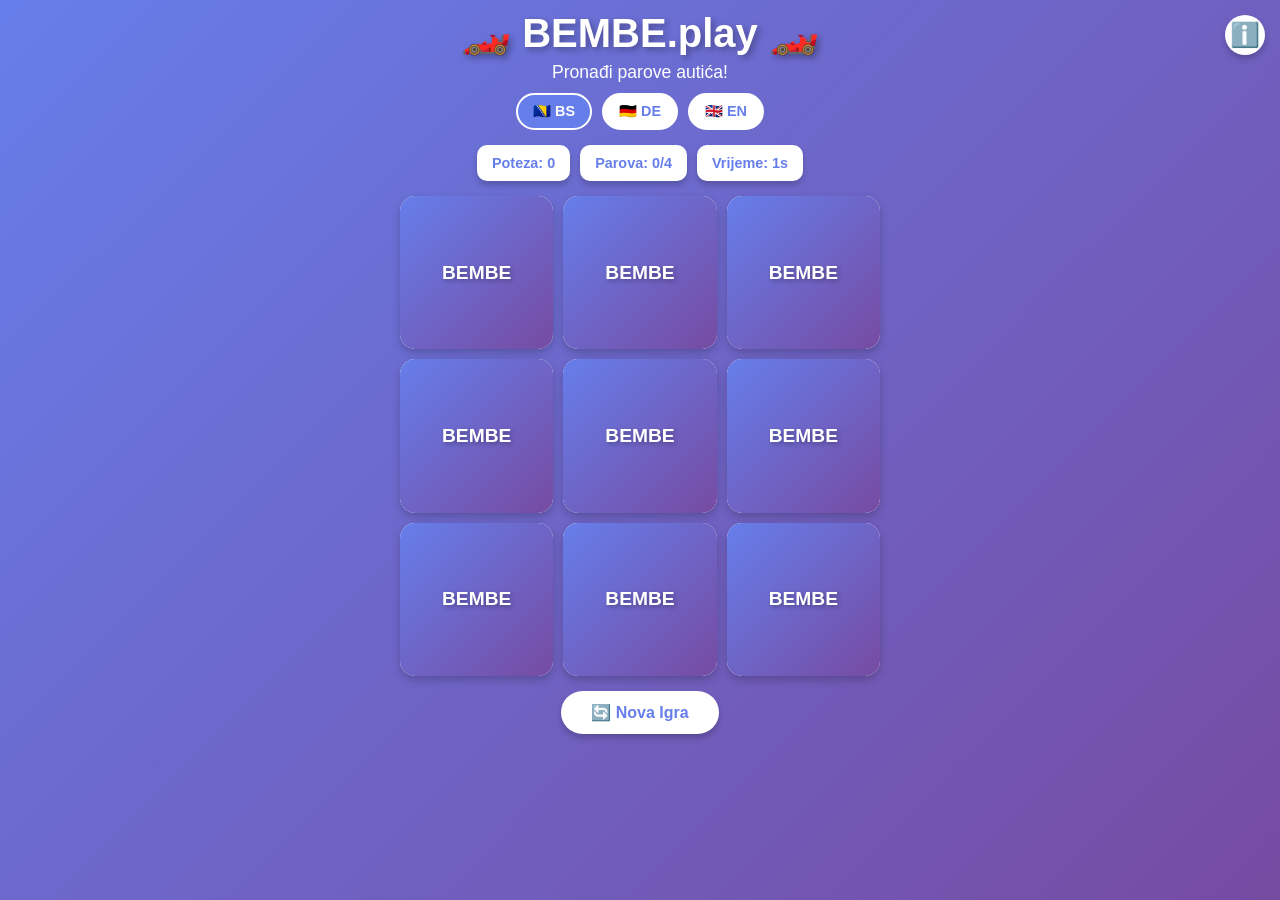
==== bembe.html @ dc3f6af5 "Added bembe.play bembe.html" ====
<!DOCTYPE html>
<html lang="bs">
<head>
    <meta charset="UTF-8">
    <meta name="viewport" content="width=device-width, initial-scale=1.0">
    <title>BEMBE.play</title>
    <style>
        * {
            margin: 0;
            padding: 0;
            box-sizing: border-box;
        }

        body {
            font-family: 'Arial', sans-serif;
            background: linear-gradient(135deg, #667eea 0%, #764ba2 100%);
            min-height: 100vh;
            display: flex;
            flex-direction: column;
            align-items: center;
            padding: 10px;
        }

        .header {
            text-align: center;
            margin-bottom: 15px;
            color: white;
        }

        .header h1 {
            font-size: 2.5em;
            text-shadow: 3px 3px 6px rgba(0,0,0,0.3);
            margin-bottom: 5px;
        }

        .header p {
            font-size: 1.1em;
            margin-bottom: 10px;
        }

        .language-switcher {
            display: flex;
            gap: 10px;
            justify-content: center;
            margin-top: 10px;
        }

        .lang-btn {
            background: white;
            color: #667eea;
            border: 2px solid white;
            padding: 8px 15px;
            border-radius: 20px;
            cursor: pointer;
            font-weight: bold;
            font-size: 0.9em;
            transition: all 0.3s;
        }

        .lang-btn:hover {
            transform: scale(1.05);
        }

        .lang-btn.active {
            background: #667eea;
            color: white;
        }

        .stats {
            display: flex;
            gap: 10px;
            justify-content: center;
            margin-bottom: 15px;
            flex-wrap: wrap;
            width: 100%;
            padding: 0 10px;
        }

        .stat {
            background: white;
            padding: 10px 15px;
            border-radius: 10px;
            box-shadow: 0 4px 6px rgba(0,0,0,0.2);
            font-size: 0.9em;
            font-weight: bold;
            color: #667eea;
        }

        .game-board {
            display: grid;
            grid-template-columns: repeat(3, 1fr);
            gap: 10px;
            width: 100%;
            max-width: 500px;
            margin: 0 auto;
            padding: 0 10px;
        }

        .card {
            aspect-ratio: 1;
            background: white;
            border-radius: 15px;
            cursor: pointer;
            position: relative;
            transform-style: preserve-3d;
            transition: transform 0.6s;
            box-shadow: 0 4px 8px rgba(0,0,0,0.2);
        }

        .card:hover {
            transform: scale(1.05);
        }

        .card.flipped {
            transform: rotateY(180deg);
        }

        .card.matched {
            opacity: 1;
            cursor: default;
        }

        .card.matched:hover {
            transform: none;
        }

        .card-front, .card-back {
            position: absolute;
            width: 100%;
            height: 100%;
            backface-visibility: hidden;
            display: flex;
            align-items: center;
            justify-content: center;
            border-radius: 15px;
        }

        .card-front {
            background: linear-gradient(135deg, #667eea 0%, #764ba2 100%);
            font-size: 1.2em;
            font-weight: bold;
            color: white;
            text-shadow: 2px 2px 4px rgba(0,0,0,0.3);
            display: flex;
            align-items: center;
            justify-content: center;
            flex-direction: column;
        }

        .card-back {
            background: white;
            transform: rotateY(180deg);
            padding: 15px;
            display: flex;
            align-items: center;
            justify-content: center;
        }

        .card-back svg {
            width: 100%;
            height: 100%;
        }

        .controls {
            margin-top: 15px;
            text-align: center;
        }

        .btn {
            background: white;
            color: #667eea;
            border: none;
            padding: 12px 30px;
            font-size: 1em;
            border-radius: 25px;
            cursor: pointer;
            font-weight: bold;
            box-shadow: 0 4px 6px rgba(0,0,0,0.2);
            transition: all 0.3s;
        }

        .btn:hover {
            transform: translateY(-2px);
            box-shadow: 0 6px 12px rgba(0,0,0,0.3);
        }

        .btn:active {
            transform: translateY(0);
        }

        .win-message {
            position: fixed;
            top: 50%;
            left: 50%;
            transform: translate(-50%, -50%) scale(0);
            background: white;
            padding: 40px;
            border-radius: 20px;
            box-shadow: 0 10px 30px rgba(0,0,0,0.3);
            text-align: center;
            z-index: 1000;
            transition: transform 0.3s;
        }

        .win-message.show {
            transform: translate(-50%, -50%) scale(1);
        }

        .win-message h2 {
            color: #667eea;
            font-size: 2.5em;
            margin-bottom: 20px;
        }

        .win-message p {
            font-size: 1.3em;
            margin-bottom: 10px;
            color: #333;
        }

        .info-btn {
            position: absolute;
            top: 15px;
            right: 15px;
            width: 40px;
            height: 40px;
            background: white;
            color: #667eea;
            border: none;
            border-radius: 50%;
            font-size: 1.5em;
            cursor: pointer;
            display: flex;
            align-items: center;
            justify-content: center;
            box-shadow: 0 4px 6px rgba(0,0,0,0.2);
            transition: all 0.3s;
            font-weight: bold;
        }

        .info-btn:hover {
            transform: scale(1.1);
            box-shadow: 0 6px 12px rgba(0,0,0,0.3);
        }

        .info-popup {
            position: fixed;
            top: 0;
            left: 0;
            width: 100%;
            height: 100%;
            background: rgba(0,0,0,0.5);
            display: flex;
            align-items: center;
            justify-content: center;
            z-index: 999;
            opacity: 0;
            visibility: hidden;
            transition: all 0.3s;
        }

        .info-popup.show {
            opacity: 1;
            visibility: visible;
        }

        .info-popup-content {
            background: white;
            padding: 40px;
            border-radius: 20px;
            max-width: 500px;
            width: 90%;
            box-shadow: 0 10px 30px rgba(0,0,0,0.3);
            text-align: center;
            animation: slideIn 0.3s ease-out;
        }

        @keyframes slideIn {
            from {
                transform: translateY(-50px);
                opacity: 0;
            }
            to {
                transform: translateY(0);
                opacity: 1;
            }
        }

        .info-popup-content h2 {
            color: #667eea;
            font-size: 1.8em;
            margin-bottom: 15px;
        }

        .info-popup-content p {
            color: #333;
            font-size: 1em;
            line-height: 1.6;
            margin-bottom: 15px;
        }

        .close-info {
            background: #667eea;
            color: white;
            border: none;
            padding: 10px 25px;
            border-radius: 20px;
            cursor: pointer;
            font-weight: bold;
            font-size: 0.9em;
            transition: all 0.3s;
        }

        .close-info:hover {
            background: #764ba2;
            transform: translateY(-2px);
        }

        @media (max-width: 768px) {
            .header h1 {
                font-size: 2em;
            }

            .header p {
                font-size: 1em;
            }
            
            .game-board {
                gap: 8px;
                max-width: 95vw;
                padding: 0 5px;
            }

            .game-board.size-4x4 {
                max-width: 95vw;
            }

            .game-board.size-5x5 {
                max-width: 95vw;
            }
            
            .card-front {
                font-size: 1em;
            }

            .card-back {
                padding: 12px;
            }

            .stat {
                font-size: 0.8em;
                padding: 8px 12px;
            }
        }

        @media (max-width: 480px) {
            .header h1 {
                font-size: 1.5em;
            }

            .card-front {
                font-size: 0.8em;
            }

            .card-back {
                padding: 10px;
            }

            .game-board {
                gap: 5px;
            }
        }
    </style>
</head>
<body>
    <div class="header">
        <button class="info-btn" onclick="openInfoPopup()" title="O igri">ℹ️</button>
        <h1>🏎️ <span id="gameTitle">BemBemeMo</span> 🏎️</h1>
        <p id="gameSubtitle">Pronađi parove autića!</p>
        <div class="language-switcher">
            <button class="lang-btn active" onclick="changeLanguage('bs')">🇧🇦 BS</button>
            <button class="lang-btn" onclick="changeLanguage('de')">🇩🇪 DE</button>
            <button class="lang-btn" onclick="changeLanguage('en')">🇬🇧 EN</button>
        </div>
    </div>

    <div class="info-popup" id="infoPopup">
        <div class="info-popup-content">
            <h2 id="infoTitle">O igri</h2>
            <p id="infoText">Tekst priče...</p>
            <button class="close-info" onclick="closeInfoPopup()" id="closeBtn">Zatvori</button>
        </div>
    </div>

    <div class="stats">
        <div class="stat"><span id="labelMoves">Poteza</span>: <span id="moves">0</span></div>
        <div class="stat"><span id="labelPairs">Parova</span>: <span id="pairs">0</span>/<span id="totalPairs">4</span></div>
        <div class="stat"><span id="labelTime">Vrijeme</span>: <span id="time">0</span>s</div>
    </div>

    <div class="game-board" id="gameBoard"></div>

    <div class="controls">
        <button class="btn" onclick="resetGame()">🔄 <span id="labelNewGame">Nova Igra</span></button>
    </div>

    <div class="win-message" id="winMessage">
        <h2 id="winTitle">🎉 Bravo! 🎉</h2>
        <p id="winText">Pronašao si sve parove!</p>
        <p><span id="labelFinalMoves">Poteza</span>: <span id="finalMoves"></span></p>
        <p><span id="labelFinalTime">Vrijeme</span>: <span id="finalTime"></span>s</p>
        <button class="btn" onclick="resetGame()" style="margin-top: 20px;"><span id="labelPlayAgain">Igraj Opet</span></button>
    </div>

    <script>
        // SVG ikone autića - poboljšane i jasnije za djecu
        const carImages = [
            // Auto 1 - Crveni sedan
            `<svg viewBox="0 0 100 60" xmlns="http://www.w3.org/2000/svg"><defs><filter id="shadow1" x="-50%" y="-50%" width="200%" height="200%"><feDropShadow dx="0" dy="2" stdDeviation="2" flood-opacity="0.3"/></filter></defs><rect x="12" y="28" width="56" height="18" fill="#e74c3c" rx="6" filter="url(#shadow1)"/><rect x="22" y="18" width="28" height="14" fill="#c0392b" rx="4"/><circle cx="24" cy="46" r="7" fill="#2c3e50"/><circle cx="24" cy="46" r="4" fill="#ecf0f1"/><circle cx="56" cy="46" r="7" fill="#2c3e50"/><circle cx="56" cy="46" r="4" fill="#ecf0f1"/><rect x="24" y="20" width="7" height="10" fill="#5dade2" rx="1"/><rect x="45" y="20" width="7" height="10" fill="#5dade2" rx="1"/><line x1="12" y1="36" x2="68" y2="36" stroke="#fff" stroke-width="1" opacity="0.5"/></svg>`,
            
            // Auto 2 - Plavi SUV
            `<svg viewBox="0 0 100 60" xmlns="http://www.w3.org/2000/svg"><defs><filter id="shadow2" x="-50%" y="-50%" width="200%" height="200%"><feDropShadow dx="0" dy="2" stdDeviation="2" flood-opacity="0.3"/></filter></defs><rect x="10" y="26" width="62" height="20" fill="#3498db" rx="6" filter="url(#shadow2)"/><rect x="18" y="14" width="32" height="16" fill="#2980b9" rx="4"/><circle cx="22" cy="47" r="8" fill="#2c3e50"/><circle cx="22" cy="47" r="4" fill="#ecf0f1"/><circle cx="58" cy="47" r="8" fill="#2c3e50"/><circle cx="58" cy="47" r="4" fill="#ecf0f1"/><rect x="20" y="16" width="8" height="12" fill="#5dade2" rx="1"/><rect x="40" y="16" width="8" height="12" fill="#5dade2" rx="1"/><polygon points="42,26 50,26 48,32 44,32" fill="#f39c12" opacity="0.8"/></svg>`,
            
            // Auto 3 - Zeleni kamionet
            `<svg viewBox="0 0 100 60" xmlns="http://www.w3.org/2000/svg"><defs><filter id="shadow3" x="-50%" y="-50%" width="200%" height="200%"><feDropShadow dx="0" dy="2" stdDeviation="2" flood-opacity="0.3"/></filter></defs><rect x="10" y="28" width="60" height="18" fill="#27ae60" rx="5" filter="url(#shadow3)"/><rect x="56" y="16" width="18" height="18" fill="#229954" rx="3"/><circle cx="22" cy="47" r="7" fill="#2c3e50"/><circle cx="22" cy="47" r="4" fill="#ecf0f1"/><circle cx="58" cy="47" r="7" fill="#2c3e50"/><circle cx="58" cy="47" r="4" fill="#ecf0f1"/><rect x="60" y="19" width="10" height="12" fill="#5dade2" rx="1"/><line x1="56" y1="34" x2="70" y2="34" stroke="#fff" stroke-width="1.5" opacity="0.6"/></svg>`,
            
            // Auto 4 - Žuti taksi
            `<svg viewBox="0 0 100 60" xmlns="http://www.w3.org/2000/svg"><defs><filter id="shadow4" x="-50%" y="-50%" width="200%" height="200%"><feDropShadow dx="0" dy="2" stdDeviation="2" flood-opacity="0.3"/></filter></defs><rect x="12" y="28" width="56" height="18" fill="#f39c12" rx="6" filter="url(#shadow4)"/><rect x="22" y="18" width="28" height="14" fill="#e67e22" rx="4"/><rect x="32" y="12" width="12" height="6" fill="#f1c40f" rx="2"/><circle cx="24" cy="46" r="7" fill="#2c3e50"/><circle cx="24" cy="46" r="4" fill="#ecf0f1"/><circle cx="56" cy="46" r="7" fill="#2c3e50"/><circle cx="56" cy="46" r="4" fill="#ecf0f1"/><rect x="24" y="20" width="7" height="10" fill="#5dade2" rx="1"/><rect x="45" y="20" width="7" height="10" fill="#5dade2" rx="1"/><text x="40" y="35" font-size="8" fill="#fff" font-weight="bold" text-anchor="middle">TAXI</text></svg>`,
            
            // Auto 5 - Ljubičasti sportski
            `<svg viewBox="0 0 100 60" xmlns="http://www.w3.org/2000/svg"><defs><filter id="shadow5" x="-50%" y="-50%" width="200%" height="200%"><feDropShadow dx="0" dy="2" stdDeviation="2" flood-opacity="0.3"/></filter></defs><path d="M 15 32 L 22 18 L 58 18 L 70 32 L 70 46 L 15 46 Z" fill="#9b59b6" filter="url(#shadow5)"/><rect x="24" y="20" width="10" height="12" fill="#5dade2" rx="1"/><rect x="48" y="20" width="16" height="12" fill="#5dade2" rx="1"/><circle cx="26" cy="47" r="7" fill="#2c3e50"/><circle cx="26" cy="47" r="4" fill="#ecf0f1"/><circle cx="59" cy="47" r="7" fill="#2c3e50"/><circle cx="59" cy="47" r="4" fill="#ecf0f1"/><line x1="15" y1="40" x2="70" y2="40" stroke="#fff" stroke-width="1" opacity="0.4"/></svg>`,
            
            // Auto 6 - Policijski auto
            `<svg viewBox="0 0 100 60" xmlns="http://www.w3.org/2000/svg"><defs><filter id="shadow6" x="-50%" y="-50%" width="200%" height="200%"><feDropShadow dx="0" dy="2" stdDeviation="2" flood-opacity="0.3"/></filter></defs><rect x="12" y="28" width="56" height="18" fill="#2c3e50" rx="6" filter="url(#shadow6)"/><rect x="22" y="18" width="28" height="14" fill="#34495e" rx="4"/><rect x="32" y="12" width="12" height="6" fill="#e74c3c" rx="1"/><circle cx="24" cy="46" r="7" fill="#2c3e50"/><circle cx="24" cy="46" r="4" fill="#ecf0f1"/><circle cx="56" cy="46" r="7" fill="#2c3e50"/><circle cx="56" cy="46" r="4" fill="#ecf0f1"/><rect x="24" y="20" width="7" height="10" fill="#5dade2" rx="1"/><rect x="45" y="20" width="7" height="10" fill="#5dade2" rx="1"/><text x="40" y="35" font-size="7" fill="#e74c3c" font-weight="bold" text-anchor="middle">🚓</text></svg>`,
            
            // Auto 7 - Narandžasti auto
            `<svg viewBox="0 0 100 60" xmlns="http://www.w3.org/2000/svg"><defs><filter id="shadow7" x="-50%" y="-50%" width="200%" height="200%"><feDropShadow dx="0" dy="2" stdDeviation="2" flood-opacity="0.3"/></filter></defs><rect x="12" y="28" width="56" height="18" fill="#e67e22" rx="6" filter="url(#shadow7)"/><rect x="22" y="18" width="28" height="14" fill="#d35400" rx="4"/><circle cx="24" cy="46" r="7" fill="#2c3e50"/><circle cx="24" cy="46" r="4" fill="#ecf0f1"/><circle cx="56" cy="46" r="7" fill="#2c3e50"/><circle cx="56" cy="46" r="4" fill="#ecf0f1"/><rect x="24" y="20" width="7" height="10" fill="#5dade2" rx="1"/><rect x="45" y="20" width="7" height="10" fill="#5dade2" rx="1"/><polygon points="60,30 68,30 66,36 62,36" fill="#f39c12" opacity="0.9"/></svg>`,
            
            // Auto 8 - Ružičasti auto
            `<svg viewBox="0 0 100 60" xmlns="http://www.w3.org/2000/svg"><defs><filter id="shadow8" x="-50%" y="-50%" width="200%" height="200%"><feDropShadow dx="0" dy="2" stdDeviation="2" flood-opacity="0.3"/></filter></defs><rect x="12" y="28" width="56" height="18" fill="#e91e63" rx="6" filter="url(#shadow8)"/><rect x="22" y="18" width="28" height="14" fill="#c2185b" rx="4"/><circle cx="24" cy="46" r="7" fill="#2c3e50"/><circle cx="24" cy="46" r="4" fill="#ecf0f1"/><circle cx="56" cy="46" r="7" fill="#2c3e50"/><circle cx="56" cy="46" r="4" fill="#ecf0f1"/><rect x="24" y="20" width="7" height="10" fill="#5dade2" rx="1"/><rect x="45" y="20" width="7" height="10" fill="#5dade2" rx="1"/><circle cx="40" cy="24" r="1.5" fill="#fff" opacity="0.7"/></svg>`,
            
            // Auto 9 - Vatrogasno vozilo
            `<svg viewBox="0 0 100 60" xmlns="http://www.w3.org/2000/svg"><defs><filter id="shadow9" x="-50%" y="-50%" width="200%" height="200%"><feDropShadow dx="0" dy="2" stdDeviation="2" flood-opacity="0.3"/></filter></defs><rect x="10" y="26" width="62" height="20" fill="#c0392b" rx="5" filter="url(#shadow9)"/><rect x="52" y="14" width="20" height="16" fill="#e74c3c" rx="3"/><circle cx="20" cy="47" r="8" fill="#2c3e50"/><circle cx="20" cy="47" r="4" fill="#ecf0f1"/><circle cx="62" cy="47" r="8" fill="#2c3e50"/><circle cx="62" cy="47" r="4" fill="#ecf0f1"/><rect x="54" y="17" width="8" height="12" fill="#5dade2" rx="1"/><circle cx="18" cy="32" r="3" fill="#f39c12"/><circle cx="28" cy="32" r="3" fill="#f39c12"/><text x="40" y="38" font-size="8" fill="#fff" font-weight="bold" text-anchor="middle">🚒</text></svg>`,
            
            // Auto 10 - Tirkizni mini
            `<svg viewBox="0 0 100 60" xmlns="http://www.w3.org/2000/svg"><defs><filter id="shadow10" x="-50%" y="-50%" width="200%" height="200%"><feDropShadow dx="0" dy="2" stdDeviation="2" flood-opacity="0.3"/></filter></defs><rect x="16" y="28" width="48" height="16" fill="#16a085" rx="6" filter="url(#shadow10)"/><rect x="24" y="20" width="24" height="12" fill="#1abc9c" rx="3"/><circle cx="26" cy="46" r="6" fill="#2c3e50"/><circle cx="26" cy="46" r="3" fill="#ecf0f1"/><circle cx="54" cy="46" r="6" fill="#2c3e50"/><circle cx="54" cy="46" r="3" fill="#ecf0f1"/><rect x="26" y="22" width="6" height="8" fill="#5dade2" rx="1"/><rect x="40" y="22" width="6" height="8" fill="#5dade2" rx="1"/></svg>`,
            
            // Auto 11 - Braon kamion
            `<svg viewBox="0 0 100 60" xmlns="http://www.w3.org/2000/svg"><defs><filter id="shadow11" x="-50%" y="-50%" width="200%" height="200%"><feDropShadow dx="0" dy="2" stdDeviation="2" flood-opacity="0.3"/></filter></defs><rect x="10" y="22" width="64" height="22" fill="#795548" rx="5" filter="url(#shadow11)"/><rect x="12" y="16" width="28" height="12" fill="#5d4037" rx="2"/><circle cx="20" cy="46" r="8" fill="#2c3e50"/><circle cx="20" cy="46" r="4" fill="#ecf0f1"/><circle cx="62" cy="46" r="8" fill="#2c3e50"/><circle cx="62" cy="46" r="4" fill="#ecf0f1"/><rect x="14" y="18" width="10" height="9" fill="#5dade2" rx="1"/><rect x="28" y="18" width="10" height="9" fill="#5dade2" rx="1"/></svg>`,
            
            // Auto 12 - Srebrni luksuzni
            `<svg viewBox="0 0 100 60" xmlns="http://www.w3.org/2000/svg"><defs><filter id="shadow12" x="-50%" y="-50%" width="200%" height="200%"><feDropShadow dx="0" dy="2" stdDeviation="2" flood-opacity="0.3"/></filter></defs><rect x="12" y="26" width="62" height="20" fill="#bdc3c7" rx="6" filter="url(#shadow12)"/><rect x="20" y="16" width="32" height="14" fill="#95a5a6" rx="3"/><circle cx="24" cy="47" r="8" fill="#2c3e50"/><circle cx="24" cy="47" r="4" fill="#ecf0f1"/><circle cx="60" cy="47" r="8" fill="#2c3e50"/><circle cx="60" cy="47" r="4" fill="#ecf0f1"/><rect x="22" y="18" width="8" height="11" fill="#5dade2" rx="1"/><rect x="40" y="18" width="8" height="11" fill="#5dade2" rx="1"/><line x1="12" y1="36" x2="74" y2="36" stroke="#fff" stroke-width="1.5" opacity="0.4"/></svg>`
        ];
        
        let cards = [];
        let flippedCards = [];
        let matchedPairs = 0;
        let moves = 0;
        let timeElapsed = 0;
        let timerInterval;
        let canFlip = true;
        let currentLanguage = localStorage.getItem('bembememo_lang') || 'bs';
        
        // Zvučni efekti - optimizirani za djecu
        const sounds = {
            flip: new Audio('[data-uri]'),
            match: new Audio('[data-uri]'),
            win: new Audio('[data-uri]'),
            vroom: new Audio('[data-uri]')
        };

        const translations = {
            bs: {
                title: 'BEMBE.play',
                subtitle: 'Pronađi parove autića!',
                moves: 'Poteza',
                pairs: 'Parova',
                time: 'Vrijeme',
                newGame: 'Nova Igra',
                playAgain: 'Igraj Opet',
                winTitle: '🎉 Bravo! 🎉',
                winText: 'Pronašao si sve parove!',
                cardText: 'BEMBE',
                infoTitle: '🎮 O BEMBE.play',
                infoText: 'Zdravo! 👋 Ova igra je napravljena sa mnogo ljubavi za moga sina Svena. 💙 Sven obožava autićе - "bembe" kako on kaže - pa sam odlučio kreirati ovu zabavnu memorijsku igru baš za njega. Cilj je pronađi sve parove autića kroz igru. Svaki match donosi zadovoljstvo i zabavu! 🏎️  Zabavite se!',
                closeBtn: 'Zatvori'
            },
            de: {
                title: 'BEMBE.play',
                subtitle: 'Finde die Auto-Paare!',
                moves: 'Züge',
                pairs: 'Paare',
                time: 'Zeit',
                newGame: 'Neues Spiel',
                playAgain: 'Nochmal',
                winTitle: '🎉 Bravo! 🎉',
                winText: 'Du hast alle Paare gefunden!',
                cardText: 'BEMBE',
                infoTitle: '🎮 Über BEMBE.play',
                infoText: 'Hallo! 👋 Dieses Spiel wurde mit viel Liebe für meinen Sohn Sven gemacht. 💙 Sven liebt Autos - "Bembe" wie er sagt - daher habe ich beschlossen, dieses unterhaltsame Memory-Spiel speziell für ihn zu erstellen. Das Ziel ist, alle Autopaare im Spiel zu finden. Jeder Match bringt Freude und Spaß! 🏎️  Viel Spaß!',
                closeBtn: 'Schließen'
            },
            en: {
                title: 'BEMBE.play',
                subtitle: 'Find the car pairs!',
                moves: 'Moves',
                pairs: 'Pairs',
                time: 'Time',
                newGame: 'New Game',
                playAgain: 'Play Again',
                winTitle: '🎉 Great! 🎉',
                winText: 'You found all pairs!',
                cardText: 'BEMBE',
                infoTitle: '🎮 About BEMBE.play',
                infoText: 'Hello! 👋 This game was created with lots of love for my son Sven. 💙 Sven loves cars - "bembe" as he calls them - so I decided to create this fun memory game just for him. The goal is to find all the car pairs in the game. Each match brings joy and fun! 🏎️  Have fun!',
                closeBtn: 'Close'
            }
        };

        function playSound(soundName) {
            try {
                sounds[soundName].currentTime = 0;
                sounds[soundName].play().catch(e => console.log('Sound play failed:', e));
            } catch (e) {
                console.log('Sound error:', e);
            }
        }

        function openInfoPopup() {
            const infoPopup = document.getElementById('infoPopup');
            const t = translations[currentLanguage];
            document.getElementById('infoTitle').textContent = t.infoTitle;
            document.getElementById('infoText').textContent = t.infoText;
            document.getElementById('closeBtn').textContent = t.closeBtn;
            infoPopup.classList.add('show');
        }

        function closeInfoPopup() {
            const infoPopup = document.getElementById('infoPopup');
            infoPopup.classList.remove('show');
        }

        // Zatvori popup kada se klikne van njega
        document.addEventListener('DOMContentLoaded', function() {
            document.getElementById('infoPopup').addEventListener('click', function(e) {
                if (e.target === this) {
                    closeInfoPopup();
                }
            });
        });

        function changeLanguage(lang) {
            currentLanguage = lang;
            localStorage.setItem('bembememo_lang', lang);
            
            document.querySelectorAll('.lang-btn').forEach(btn => {
                btn.classList.remove('active');
            });
            event.target.classList.add('active');
            
            updateLanguage();
        }

        function updateLanguage() {
            const t = translations[currentLanguage];
            
            document.getElementById('gameTitle').textContent = t.title;
            document.getElementById('gameSubtitle').textContent = t.subtitle;
            document.getElementById('labelMoves').textContent = t.moves;
            document.getElementById('labelPairs').textContent = t.pairs;
            document.getElementById('labelTime').textContent = t.time;
            document.getElementById('labelNewGame').textContent = t.newGame;
            document.getElementById('labelPlayAgain').textContent = t.playAgain;
            document.getElementById('labelFinalMoves').textContent = t.moves;
            document.getElementById('labelFinalTime').textContent = t.time;
            document.getElementById('infoTitle').textContent = t.infoTitle;
            document.getElementById('infoText').textContent = t.infoText;
            document.getElementById('closeBtn').textContent = t.closeBtn;
            
            document.querySelectorAll('.card-front').forEach(front => {
                front.textContent = t.cardText;
            });
        }

        function initGame() {
            const gameBoard = document.getElementById('gameBoard');
            gameBoard.innerHTML = '';
            
            // Uvijek 3x3 tabla
            const totalCards = 9;
            const neededPairs = 4;
            
            document.getElementById('totalPairs').textContent = neededPairs;
            
            // Kreiraj 4 para + 1 solo kartica = 9 kartica
            const selectedCars = [];
            const selectedIndices = [];
            
            for (let i = 0; i < neededPairs; i++) {
                selectedCars.push(carImages[i]);
                selectedCars.push(carImages[i]);
                selectedIndices.push(i);
                selectedIndices.push(i);
            }
            
            // Dodaj jednu solo karticu
            selectedCars.push(carImages[neededPairs]);
            selectedIndices.push(neededPairs);
            
            // Pomješaj
            const shuffled = selectedCars.map((car, i) => ({ car, index: selectedIndices[i] }))
                .sort(() => Math.random() - 0.5);
            
            cards = shuffled;
            
            // Kreiraj kartice
            const t = translations[currentLanguage];
            cards.forEach((cardData, index) => {
                const card = document.createElement('div');
                card.className = 'card';
                card.dataset.index = index;
                card.dataset.car = cardData.index;
                
                card.innerHTML = `
                    <div class="card-front">${t.cardText}</div>
                    <div class="card-back">${cardData.car}</div>
                `;
                
                card.addEventListener('click', () => flipCard(card));
                gameBoard.appendChild(card);
            });
            
            // Resetuj statistike
            matchedPairs = 0;
            moves = 0;
            timeElapsed = 0;
            flippedCards = [];
            canFlip = true;
            
            document.getElementById('moves').textContent = '0';
            document.getElementById('pairs').textContent = '0';
            document.getElementById('time').textContent = '0';
            document.getElementById('winMessage').classList.remove('show');
            
            // Pokreni tajmer
            clearInterval(timerInterval);
            timerInterval = setInterval(() => {
                timeElapsed++;
                document.getElementById('time').textContent = timeElapsed;
            }, 1000);
        }

        function flipCard(card) {
            if (!canFlip || card.classList.contains('flipped') || card.classList.contains('matched')) {
                return;
            }
            
            playSound('flip');
            card.classList.add('flipped');
            flippedCards.push(card);
            
            if (flippedCards.length === 2) {
                canFlip = false;
                moves++;
                document.getElementById('moves').textContent = moves;
                
                setTimeout(checkMatch, 1000);
            }
        }

        function checkMatch() {
            const [card1, card2] = flippedCards;
            
            if (card1.dataset.car === card2.dataset.car) {
                playSound('match');
                playSound('vroom');
                card1.classList.add('matched');
                card2.classList.add('matched');
                matchedPairs++;
                document.getElementById('pairs').textContent = matchedPairs;
                
                if (matchedPairs === 4) {
                    clearInterval(timerInterval);
                    setTimeout(() => {
                        playSound('win');
                        showWinMessage();
                    }, 500);
                }
            } else {
                card1.classList.remove('flipped');
                card2.classList.remove('flipped');
            }
            
            flippedCards = [];
            canFlip = true;
        }

        function showWinMessage() {
            document.getElementById('finalMoves').textContent = moves;
            document.getElementById('finalTime').textContent = timeElapsed;
            
            const winMsg = document.getElementById('winMessage');
            const t = translations[currentLanguage];
            
            winMsg.querySelector('h2').textContent = t.winTitle;
            winMsg.querySelector('p').textContent = t.winText;
            
            winMsg.classList.add('show');
        }

        function resetGame() {
            clearInterval(timerInterval);
            initGame();
        }

        // Pokreni igru
        window.onload = function() {
            // Postavi aktivno dugme za jezik
            document.querySelectorAll('.lang-btn').forEach(btn => {
                btn.classList.remove('active');
                if (btn.getAttribute('onclick').includes(currentLanguage)) {
                    btn.classList.add('active');
                }
            });
            
            updateLanguage();
            initGame();
        };
    </script>
</body>
</html>
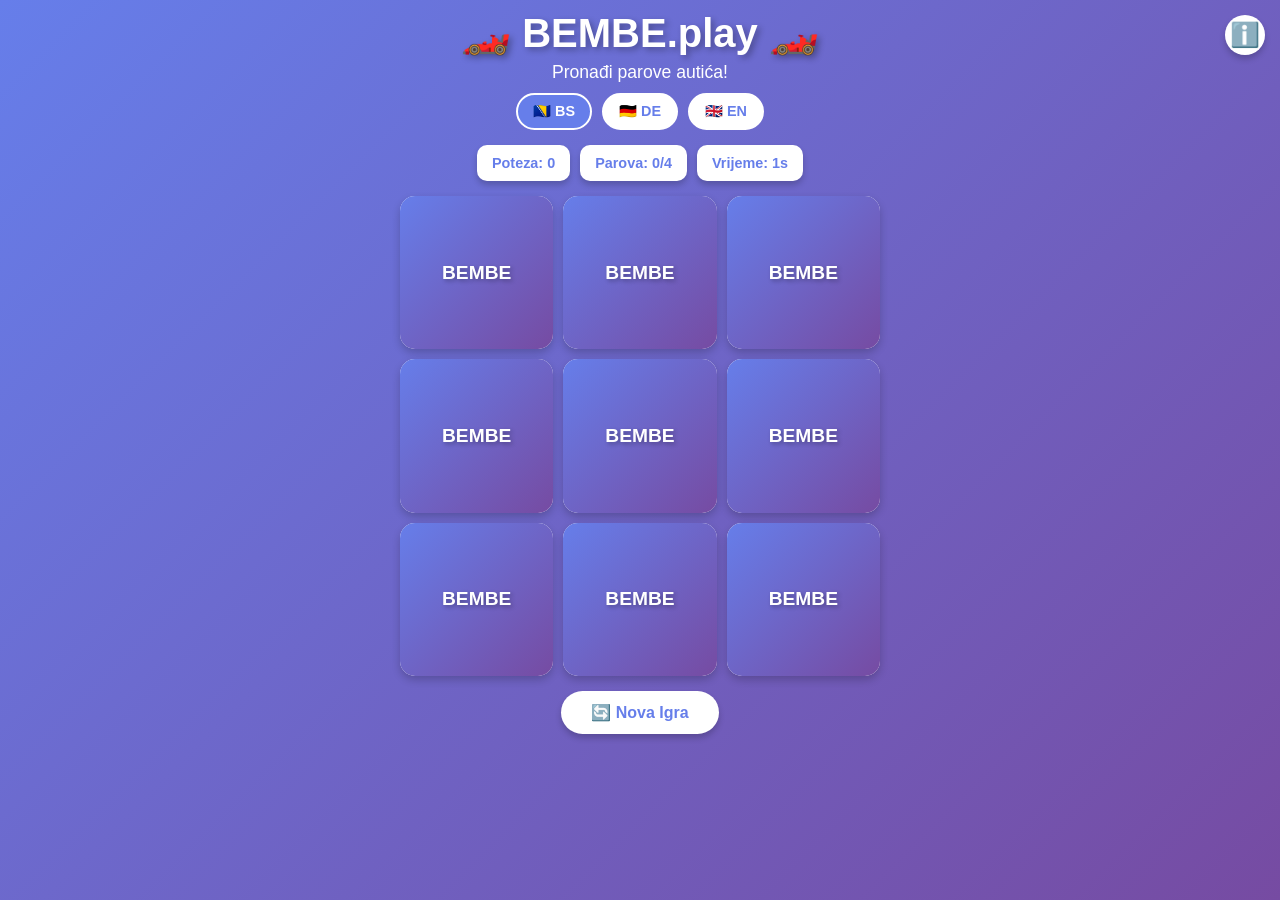
==== commit c00c9ead: "project5" ====
--- a/bembe.html
+++ b/bembe.html
@@ -103,8 +103,9 @@
             cursor: pointer;
             position: relative;
             transform-style: preserve-3d;
-            transition: transform 0.6s;
+            transition: transform 0.6s ease-in-out;
             box-shadow: 0 4px 8px rgba(0,0,0,0.2);
+            perspective: 1000px;
         }
 
         .card:hover {
@@ -129,6 +130,7 @@
             width: 100%;
             height: 100%;
             backface-visibility: hidden;
+            -webkit-backface-visibility: hidden;
             display: flex;
             align-items: center;
             justify-content: center;
@@ -375,7 +377,7 @@
 <body>
     <div class="header">
         <button class="info-btn" onclick="openInfoPopup()" title="O igri">ℹ️</button>
-        <h1>🏎️ <span id="gameTitle">BemBemeMo</span> 🏎️</h1>
+        <h1>🏎️ <span id="gameTitle">BEMBE.play</span> 🏎️</h1>
         <p id="gameSubtitle">Pronađi parove autića!</p>
         <div class="language-switcher">
             <button class="lang-btn active" onclick="changeLanguage('bs')">🇧🇦 BS</button>
@@ -519,8 +521,17 @@
 
         function playSound(soundName) {
             try {
-                sounds[soundName].currentTime = 0;
-                sounds[soundName].play().catch(e => console.log('Sound play failed:', e));
+                if (sounds[soundName]) {
+                    sounds[soundName].currentTime = 0;
+                    const playPromise = sounds[soundName].play();
+                    if (playPromise !== undefined) {
+                        playPromise.catch(e => {
+                            if (e.name !== 'NotAllowedError') {
+                                console.log('Sound play failed:', e);
+                            }
+                        });
+                    }
+                }
             } catch (e) {
                 console.log('Sound error:', e);
             }
